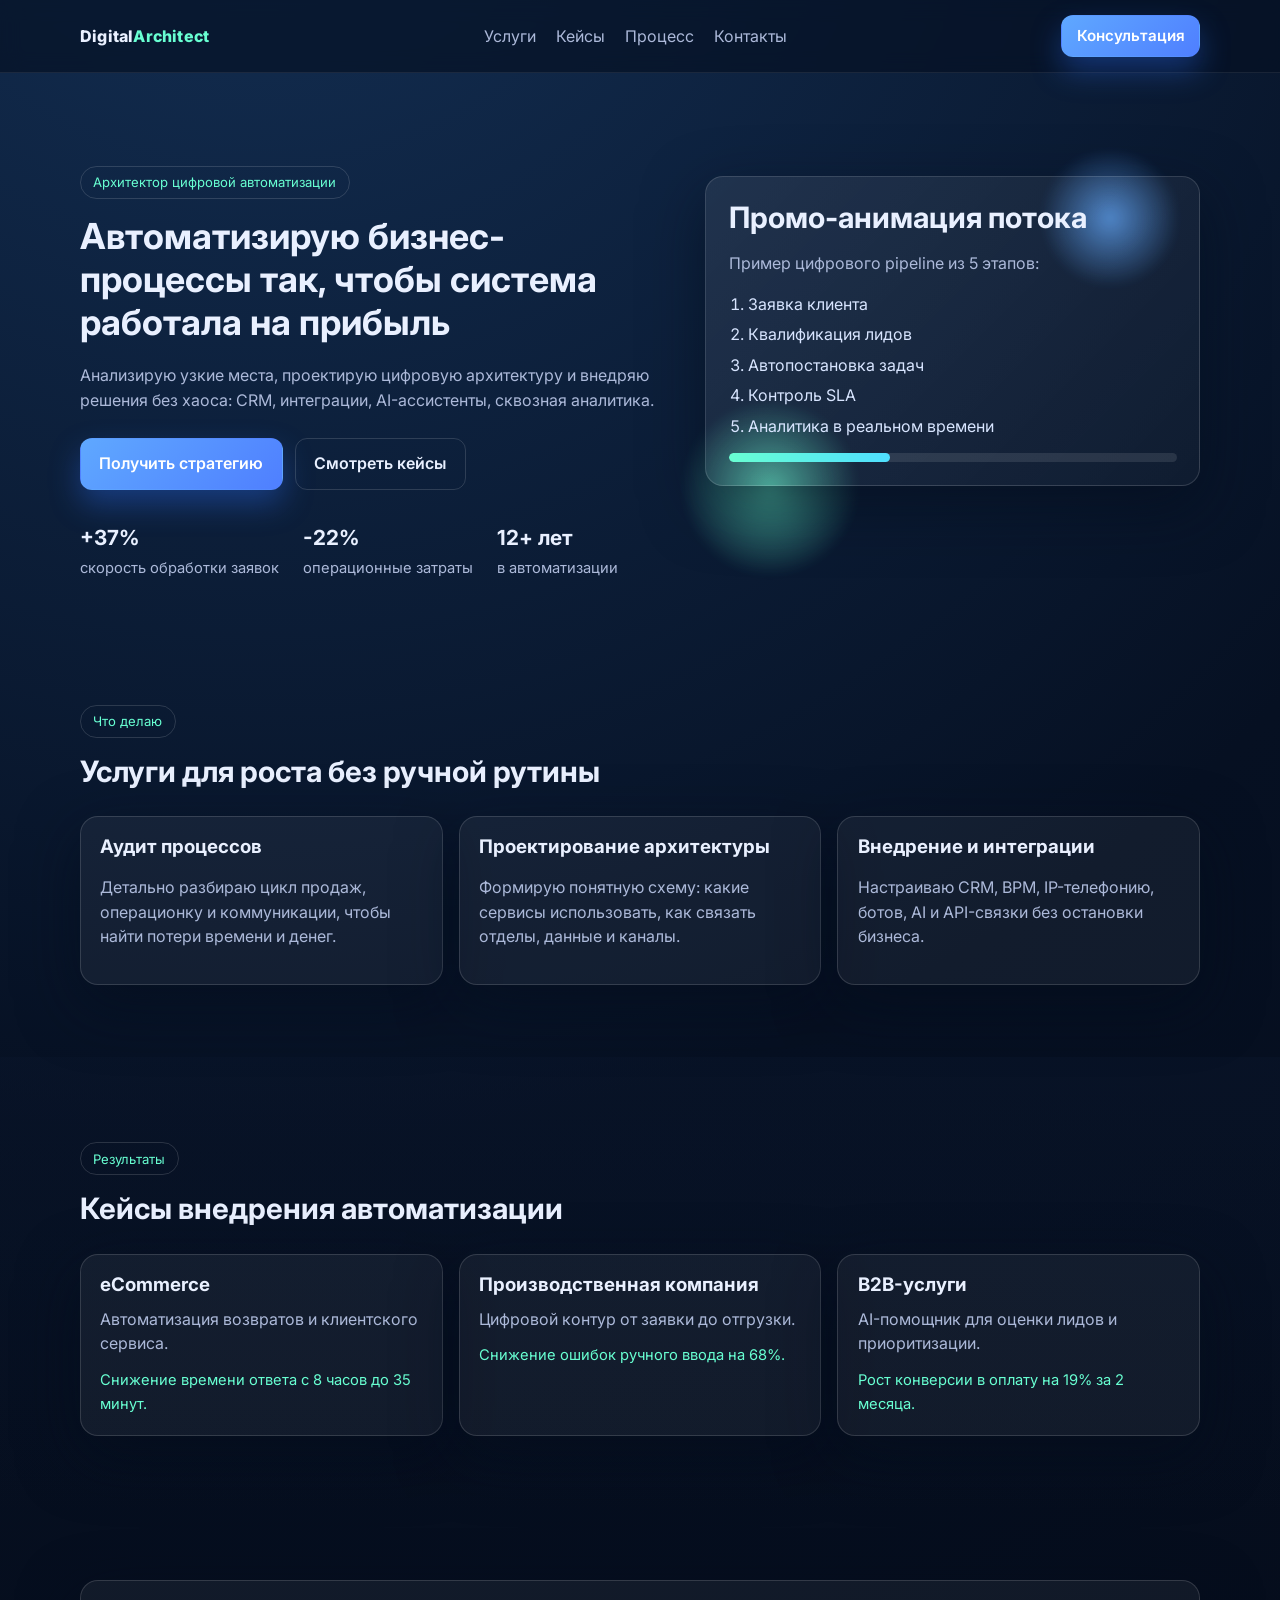
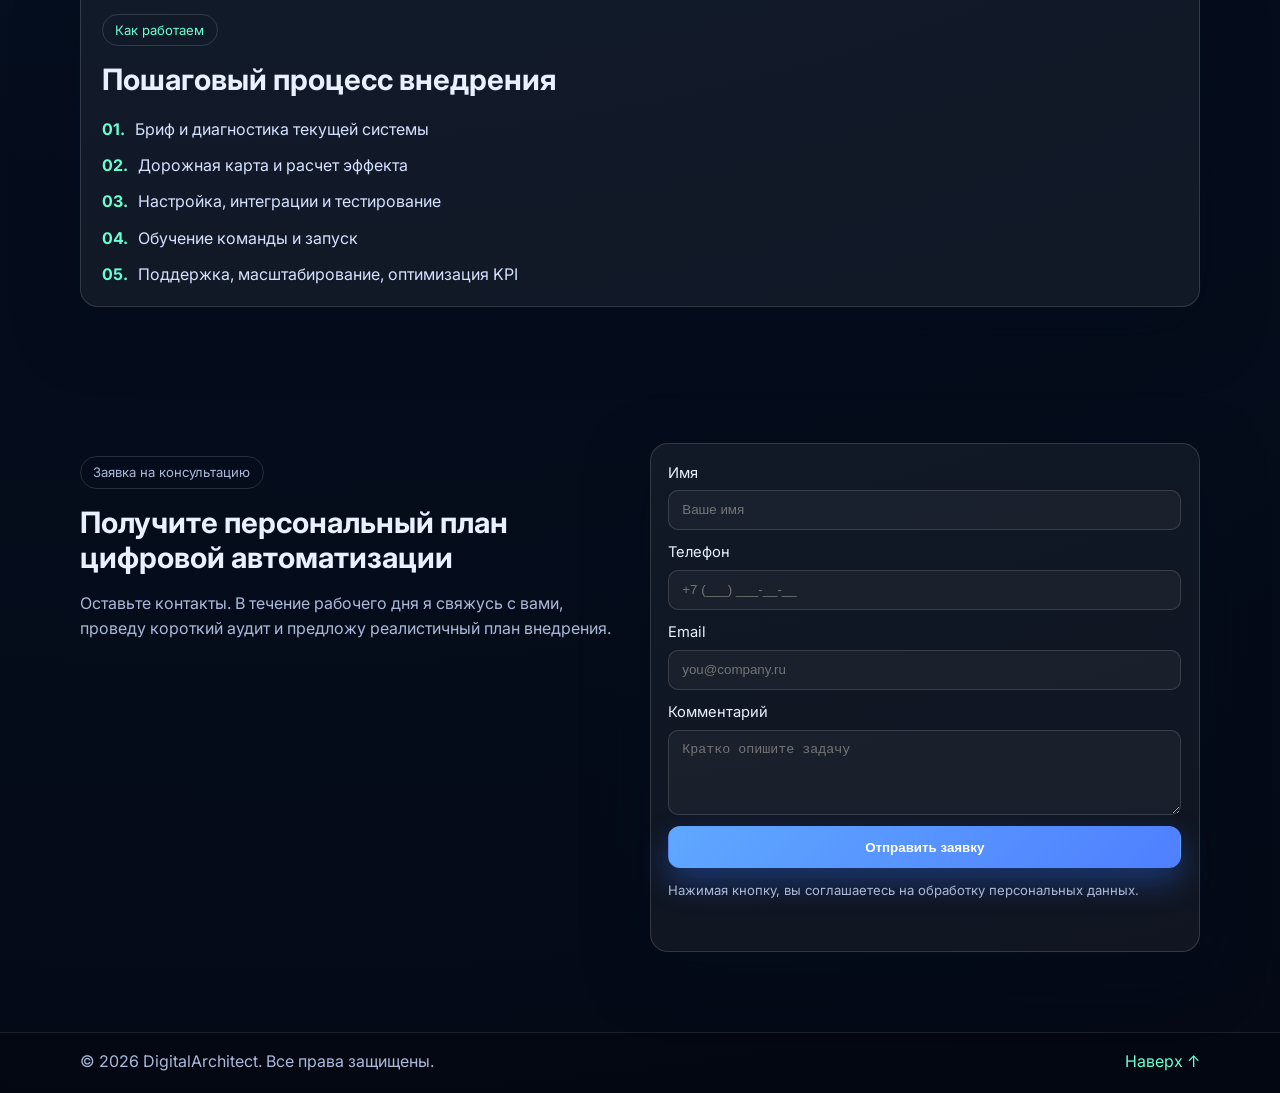
==== index.html @ 62198a97 "Лендинг Консультация" ====
<!doctype html>
<html lang="ru">
  <head>
    <meta charset="UTF-8" />
    <meta name="viewport" content="width=device-width, initial-scale=1.0" />
    <meta
      name="description"
      content="Архитектор цифровой автоматизации бизнес-процессов. Ускоряю рутину, снижаю издержки, внедряю прозрачные процессы."
    />
    <title>Архитектор цифровой автоматизации | Консультация</title>
    <link rel="preconnect" href="https://fonts.googleapis.com" />
    <link rel="preconnect" href="https://fonts.gstatic.com" crossorigin />
    <link
      href="https://fonts.googleapis.com/css2?family=Inter:wght@400;500;600;700;800&display=swap"
      rel="stylesheet"
    />
    <link rel="stylesheet" href="styles.css" />
  </head>
  <body>
    <div class="noise-layer" aria-hidden="true"></div>
    <header class="header">
      <div class="container header__inner">
        <a href="#hero" class="logo">Digital<span>Architect</span></a>
        <nav class="nav" aria-label="Главное меню">
          <a href="#services">Услуги</a>
          <a href="#cases">Кейсы</a>
          <a href="#process">Процесс</a>
          <a href="#contact">Контакты</a>
        </nav>
        <a href="#contact" class="btn btn--small">Консультация</a>
      </div>
    </header>

    <main>
      <section id="hero" class="hero">
        <div class="container hero__grid">
          <div class="hero__content reveal">
            <p class="badge">Архитектор цифровой автоматизации</p>
            <h1>Автоматизирую бизнес-процессы так, чтобы система работала на прибыль</h1>
            <p class="hero__lead">
              Анализирую узкие места, проектирую цифровую архитектуру и внедряю
              решения без хаоса: CRM, интеграции, AI-ассистенты, сквозная аналитика.
            </p>
            <div class="hero__actions">
              <a href="#contact" class="btn">Получить стратегию</a>
              <a href="#cases" class="btn btn--ghost">Смотреть кейсы</a>
            </div>
            <ul class="hero__stats">
              <li><strong>+37%</strong><span>скорость обработки заявок</span></li>
              <li><strong>-22%</strong><span>операционные затраты</span></li>
              <li><strong>12+ лет</strong><span>в автоматизации</span></li>
            </ul>
          </div>

          <div class="hero__visual reveal reveal--delay">
            <div class="orb orb--one"></div>
            <div class="orb orb--two"></div>
            <div class="glass-card">
              <h2>Промо-анимация потока</h2>
              <p>Пример цифрового pipeline из 5 этапов:</p>
              <ol class="pipeline">
                <li>Заявка клиента</li>
                <li>Квалификация лидов</li>
                <li>Автопостановка задач</li>
                <li>Контроль SLA</li>
                <li>Аналитика в реальном времени</li>
              </ol>
              <div class="progress-wrap" aria-hidden="true">
                <div class="progress-line"></div>
              </div>
            </div>
          </div>
        </div>
      </section>

      <section id="services" class="section">
        <div class="container">
          <div class="section__head reveal">
            <p class="section__label">Что делаю</p>
            <h2>Услуги для роста без ручной рутины</h2>
          </div>
          <div class="cards">
            <article class="card reveal">
              <h3>Аудит процессов</h3>
              <p>
                Детально разбираю цикл продаж, операционку и коммуникации, чтобы
                найти потери времени и денег.
              </p>
            </article>
            <article class="card reveal">
              <h3>Проектирование архитектуры</h3>
              <p>
                Формирую понятную схему: какие сервисы использовать, как связать
                отделы, данные и каналы.
              </p>
            </article>
            <article class="card reveal">
              <h3>Внедрение и интеграции</h3>
              <p>
                Настраиваю CRM, BPM, IP-телефонию, ботов, AI и API-связки без
                остановки бизнеса.
              </p>
            </article>
          </div>
        </div>
      </section>

      <section id="cases" class="section section--accent">
        <div class="container">
          <div class="section__head reveal">
            <p class="section__label">Результаты</p>
            <h2>Кейсы внедрения автоматизации</h2>
          </div>
          <div class="timeline">
            <article class="timeline__item reveal">
              <h3>eCommerce</h3>
              <p>Автоматизация возвратов и клиентского сервиса.</p>
              <span>Снижение времени ответа с 8 часов до 35 минут.</span>
            </article>
            <article class="timeline__item reveal">
              <h3>Производственная компания</h3>
              <p>Цифровой контур от заявки до отгрузки.</p>
              <span>Снижение ошибок ручного ввода на 68%.</span>
            </article>
            <article class="timeline__item reveal">
              <h3>B2B-услуги</h3>
              <p>AI-помощник для оценки лидов и приоритизации.</p>
              <span>Рост конверсии в оплату на 19% за 2 месяца.</span>
            </article>
          </div>
        </div>
      </section>

      <section id="process" class="section">
        <div class="container process reveal">
          <div>
            <p class="section__label">Как работаем</p>
            <h2>Пошаговый процесс внедрения</h2>
          </div>
          <ul>
            <li><strong>01.</strong> Бриф и диагностика текущей системы</li>
            <li><strong>02.</strong> Дорожная карта и расчет эффекта</li>
            <li><strong>03.</strong> Настройка, интеграции и тестирование</li>
            <li><strong>04.</strong> Обучение команды и запуск</li>
            <li><strong>05.</strong> Поддержка, масштабирование, оптимизация KPI</li>
          </ul>
        </div>
      </section>

      <section id="contact" class="section section--contact">
        <div class="container contact">
          <div class="contact__text reveal">
            <p class="section__label">Заявка на консультацию</p>
            <h2>Получите персональный план цифровой автоматизации</h2>
            <p>
              Оставьте контакты. В течение рабочего дня я свяжусь с вами,
              проведу короткий аудит и предложу реалистичный план внедрения.
            </p>
          </div>

          <form class="contact__form reveal reveal--delay" id="leadForm" novalidate>
            <label>
              Имя
              <input type="text" name="name" placeholder="Ваше имя" required />
            </label>
            <label>
              Телефон
              <input
                type="tel"
                name="phone"
                placeholder="+7 (___) ___-__-__"
                minlength="10"
                required
              />
            </label>
            <label>
              Email
              <input type="email" name="email" placeholder="you@company.ru" required />
            </label>
            <label>
              Комментарий
              <textarea
                name="message"
                rows="4"
                placeholder="Кратко опишите задачу"
              ></textarea>
            </label>
            <button type="submit" class="btn">Отправить заявку</button>
            <p class="form-note">
              Нажимая кнопку, вы соглашаетесь на обработку персональных данных.
            </p>
            <p id="formStatus" class="form-status" aria-live="polite"></p>
          </form>
        </div>
      </section>
    </main>

    <footer class="footer">
      <div class="container footer__inner">
        <p>© 2026 DigitalArchitect. Все права защищены.</p>
        <a href="#hero">Наверх ↑</a>
      </div>
    </footer>

    <script src="script.js"></script>
  </body>
</html>
---- styles.css ----
:root {
  --bg: #061022;
  --bg-soft: #0b1830;
  --text: #e9f0ff;
  --muted: #acb9d9;
  --primary: #5fa8ff;
  --accent: #68ffd2;
  --danger: #ff6f91;
  --card: rgba(255, 255, 255, 0.05);
  --border: rgba(255, 255, 255, 0.14);
  --radius: 18px;
  --shadow: 0 20px 60px rgba(3, 13, 28, 0.55);
}

*,
*::before,
*::after {
  box-sizing: border-box;
}

html,
body {
  margin: 0;
  padding: 0;
}

body {
  font-family: "Inter", Arial, sans-serif;
  color: var(--text);
  background: radial-gradient(circle at 20% -10%, #143157 0%, var(--bg) 45%, #040915 100%);
  line-height: 1.55;
  overflow-x: hidden;
}

.noise-layer {
  position: fixed;
  inset: 0;
  pointer-events: none;
  opacity: 0.08;
  background-image: radial-gradient(#fff 0.5px, transparent 0.5px);
  background-size: 4px 4px;
  z-index: 0;
}

.container {
  width: min(1120px, calc(100% - 2rem));
  margin-inline: auto;
  position: relative;
  z-index: 1;
}

.header {
  position: sticky;
  top: 0;
  z-index: 10;
  backdrop-filter: blur(10px);
  background: rgba(6, 16, 34, 0.65);
  border-bottom: 1px solid rgba(255, 255, 255, 0.08);
}

.header__inner {
  display: flex;
  align-items: center;
  justify-content: space-between;
  padding: 0.95rem 0;
  gap: 1rem;
}

.logo {
  font-weight: 800;
  letter-spacing: 0.2px;
  text-decoration: none;
  color: var(--text);
}

.logo span {
  color: var(--accent);
}

.nav {
  display: flex;
  gap: 1.25rem;
}

.nav a {
  color: var(--muted);
  text-decoration: none;
  transition: color 0.25s ease;
}

.nav a:hover {
  color: var(--text);
}

.btn {
  display: inline-flex;
  align-items: center;
  justify-content: center;
  gap: 0.5rem;
  border: 1px solid transparent;
  border-radius: 12px;
  background: linear-gradient(135deg, var(--primary), #4f7fff);
  color: #fff;
  text-decoration: none;
  font-weight: 600;
  padding: 0.78rem 1.15rem;
  transition: transform 0.2s ease, box-shadow 0.25s ease, background 0.25s ease;
  box-shadow: 0 14px 30px rgba(46, 115, 255, 0.35);
}

.btn:hover {
  transform: translateY(-2px);
  box-shadow: 0 18px 34px rgba(46, 115, 255, 0.45);
}

.btn--small {
  padding: 0.5rem 0.9rem;
  font-size: 0.95rem;
}

.btn--ghost {
  background: transparent;
  color: var(--text);
  border-color: var(--border);
  box-shadow: none;
}

.hero {
  padding: 5rem 0 2.5rem;
}

.hero__grid {
  display: grid;
  grid-template-columns: 1.2fr 1fr;
  gap: 2rem;
  align-items: center;
}

.badge,
.section__label {
  display: inline-block;
  padding: 0.32rem 0.78rem;
  border: 1px solid var(--border);
  border-radius: 999px;
  color: var(--accent);
  font-size: 0.82rem;
  margin-bottom: 1rem;
}

h1,
h2,
h3 {
  margin: 0;
  line-height: 1.2;
}

h1 {
  font-size: clamp(2rem, 2.8vw, 3.1rem);
}

h2 {
  font-size: clamp(1.6rem, 2.3vw, 2.35rem);
}

.hero__lead {
  color: var(--muted);
  max-width: 60ch;
  margin: 1.2rem 0 1.6rem;
}

.hero__actions {
  display: flex;
  gap: 0.75rem;
  flex-wrap: wrap;
}

.hero__stats {
  margin: 2rem 0 0;
  padding: 0;
  list-style: none;
  display: flex;
  flex-wrap: wrap;
  gap: 1.5rem;
}

.hero__stats li {
  display: grid;
  gap: 0.2rem;
}

.hero__stats strong {
  font-size: 1.3rem;
}

.hero__stats span {
  color: var(--muted);
  font-size: 0.92rem;
}

.hero__visual {
  position: relative;
  min-height: 380px;
}

.orb {
  position: absolute;
  border-radius: 50%;
  filter: blur(4px);
  opacity: 0.8;
  animation: float 8s ease-in-out infinite;
}

.orb--one {
  width: 140px;
  height: 140px;
  top: -28px;
  right: 20px;
  background: radial-gradient(circle, rgba(95, 168, 255, 0.9) 0%, rgba(95, 168, 255, 0) 70%);
}

.orb--two {
  width: 180px;
  height: 180px;
  bottom: -22px;
  left: -25px;
  animation-delay: 1.2s;
  background: radial-gradient(circle, rgba(104, 255, 210, 0.75) 0%, rgba(104, 255, 210, 0) 70%);
}

.glass-card {
  position: relative;
  z-index: 2;
  background: linear-gradient(135deg, rgba(255, 255, 255, 0.08), rgba(255, 255, 255, 0.03));
  border: 1px solid var(--border);
  border-radius: var(--radius);
  box-shadow: var(--shadow);
  padding: 1.4rem;
}

.glass-card p {
  color: var(--muted);
}

.pipeline {
  margin: 0;
  padding-left: 1.2rem;
  color: #d8e5ff;
}

.pipeline li {
  margin-bottom: 0.35rem;
}

.progress-wrap {
  margin-top: 0.95rem;
  height: 9px;
  border-radius: 999px;
  background: rgba(255, 255, 255, 0.1);
  overflow: hidden;
}

.progress-line {
  height: 100%;
  width: 36%;
  background: linear-gradient(90deg, var(--accent), #4fdfff);
  border-radius: inherit;
  animation: pulseLine 3.2s ease-in-out infinite;
}

.section {
  padding: 4.5rem 0;
}

.section--accent {
  background: linear-gradient(180deg, rgba(10, 22, 44, 0.45), rgba(8, 16, 31, 0.1));
}

.section__head {
  margin-bottom: 1.7rem;
}

.cards {
  display: grid;
  grid-template-columns: repeat(3, minmax(0, 1fr));
  gap: 1rem;
}

.card,
.timeline__item,
.process,
.contact__form {
  background: var(--card);
  border: 1px solid var(--border);
  border-radius: var(--radius);
  box-shadow: var(--shadow);
}

.card {
  padding: 1.2rem;
}

.card p {
  color: var(--muted);
}

.timeline {
  display: grid;
  grid-template-columns: repeat(3, minmax(0, 1fr));
  gap: 1rem;
}

.timeline__item {
  padding: 1.2rem;
}

.timeline__item p {
  margin: 0.65rem 0;
  color: var(--muted);
}

.timeline__item span {
  color: var(--accent);
  font-size: 0.92rem;
}

.process {
  padding: 1.2rem 1.3rem;
}

.process ul {
  margin: 1.2rem 0 0;
  padding: 0;
  list-style: none;
  display: grid;
  gap: 0.72rem;
}

.process li {
  color: #d5e2ff;
}

.process strong {
  color: var(--accent);
  margin-right: 0.4rem;
}

.section--contact {
  padding-top: 4rem;
  padding-bottom: 5rem;
}

.contact {
  display: grid;
  grid-template-columns: 1fr 1fr;
  gap: 1.2rem;
}

.contact__text p {
  color: var(--muted);
}

.contact__form {
  padding: 1.1rem;
  display: grid;
  gap: 0.72rem;
}

.contact__form label {
  display: grid;
  gap: 0.35rem;
  font-size: 0.92rem;
}

.contact__form input,
.contact__form textarea {
  width: 100%;
  border: 1px solid var(--border);
  background: rgba(255, 255, 255, 0.04);
  color: var(--text);
  border-radius: 10px;
  padding: 0.72rem 0.82rem;
  outline: none;
  transition: border-color 0.25s ease, box-shadow 0.25s ease;
}

.contact__form input:focus,
.contact__form textarea:focus {
  border-color: var(--primary);
  box-shadow: 0 0 0 3px rgba(95, 168, 255, 0.2);
}

.form-note {
  margin: 0;
  font-size: 0.82rem;
  color: var(--muted);
}

.form-status {
  margin: 0.15rem 0 0;
  min-height: 1.2rem;
  font-size: 0.9rem;
}

.form-status.is-success {
  color: var(--accent);
}

.form-status.is-error {
  color: var(--danger);
}

.footer {
  border-top: 1px solid rgba(255, 255, 255, 0.1);
  padding: 1rem 0 1.2rem;
  background: rgba(0, 0, 0, 0.2);
}

.footer__inner {
  display: flex;
  justify-content: space-between;
  align-items: center;
  gap: 1rem;
  flex-wrap: wrap;
}

.footer p {
  margin: 0;
  color: var(--muted);
}

.footer a {
  color: var(--accent);
  text-decoration: none;
}

.reveal {
  opacity: 0;
  transform: translateY(16px);
  transition: opacity 0.65s ease, transform 0.65s ease;
}

.reveal--delay {
  transition-delay: 0.2s;
}

.reveal.is-visible {
  opacity: 1;
  transform: translateY(0);
}

@keyframes float {
  0%,
  100% {
    transform: translateY(0px);
  }
  50% {
    transform: translateY(-13px);
  }
}

@keyframes pulseLine {
  0%,
  100% {
    width: 22%;
  }
  50% {
    width: 92%;
  }
}

@media (max-width: 980px) {
  .nav {
    display: none;
  }

  .hero__grid,
  .cards,
  .timeline,
  .contact {
    grid-template-columns: 1fr;
  }

  .hero {
    padding-top: 3.4rem;
  }
}

@media (max-width: 560px) {
  .hero__actions {
    flex-direction: column;
    align-items: stretch;
  }

  .btn {
    width: 100%;
  }
}
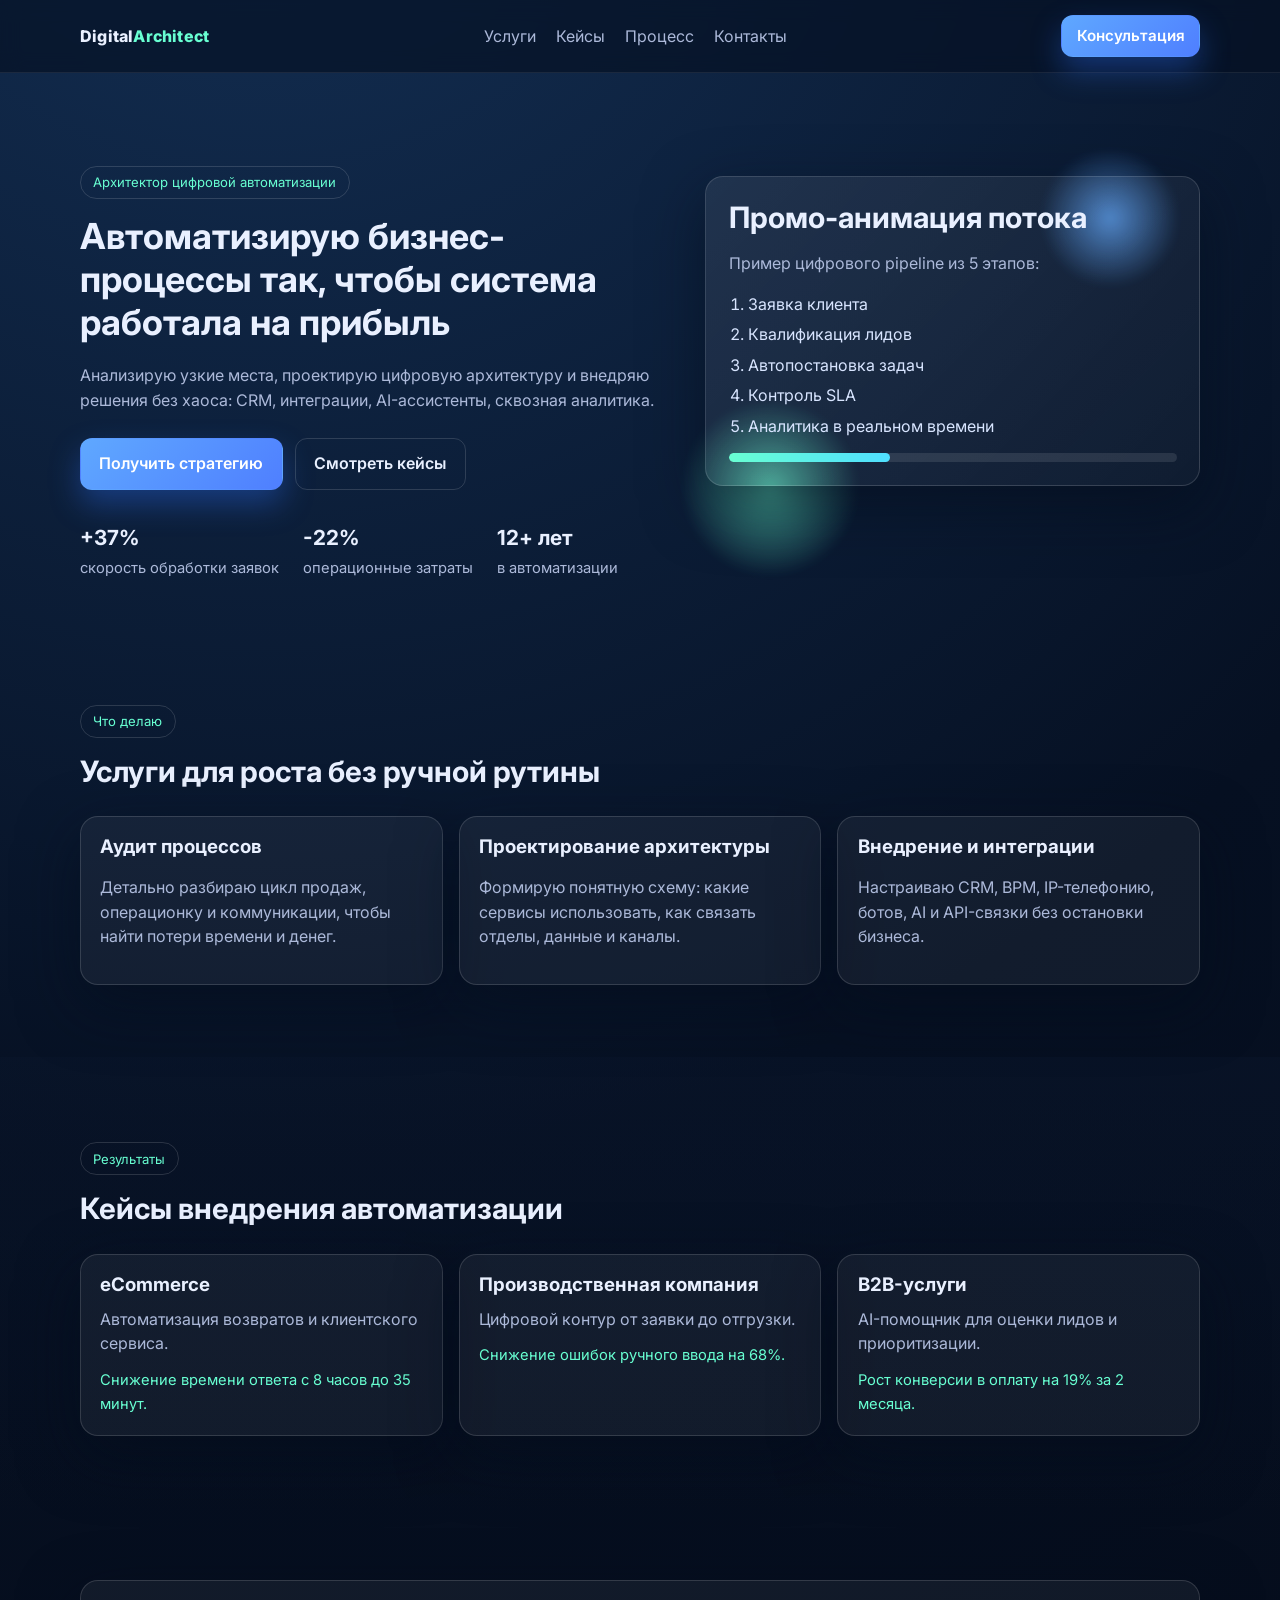
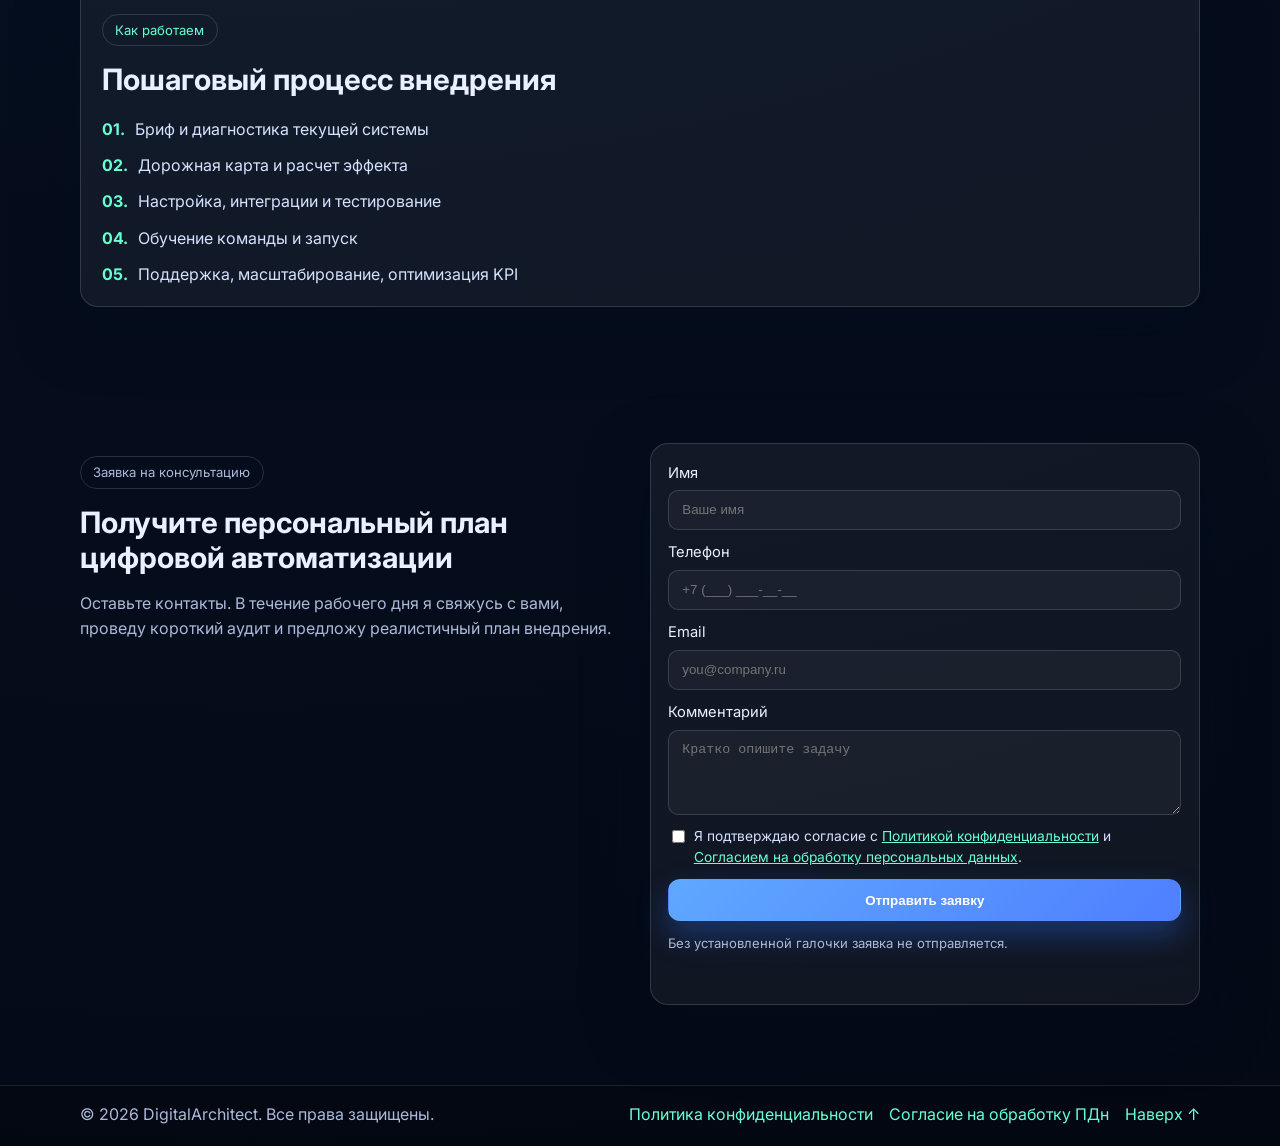
==== commit e6a24fb5: "Добавили Политику конфиденц. и согласие на обраб ПДн" ====
--- a/index.html
+++ b/index.html
@@ -185,9 +185,18 @@
                 placeholder="Кратко опишите задачу"
               ></textarea>
             </label>
+            <label class="consent">
+              <input type="checkbox" name="consent" required />
+              <span>
+                Я подтверждаю согласие с
+                <a href="privacy-policy.html" target="_blank" rel="noopener noreferrer">Политикой конфиденциальности</a>
+                и
+                <a href="personal-data-consent.html" target="_blank" rel="noopener noreferrer">Согласием на обработку персональных данных</a>.
+              </span>
+            </label>
             <button type="submit" class="btn">Отправить заявку</button>
             <p class="form-note">
-              Нажимая кнопку, вы соглашаетесь на обработку персональных данных.
+              Без установленной галочки заявка не отправляется.
             </p>
             <p id="formStatus" class="form-status" aria-live="polite"></p>
           </form>
@@ -198,7 +207,11 @@
     <footer class="footer">
       <div class="container footer__inner">
         <p>© 2026 DigitalArchitect. Все права защищены.</p>
-        <a href="#hero">Наверх ↑</a>
+        <div class="footer__links">
+          <a href="privacy-policy.html">Политика конфиденциальности</a>
+          <a href="personal-data-consent.html">Согласие на обработку ПДн</a>
+          <a href="#hero">Наверх ↑</a>
+        </div>
       </div>
     </footer>
 
--- a/styles.css
+++ b/styles.css
@@ -395,6 +395,45 @@
   color: var(--muted);
 }
 
+.form-note a {
+  color: var(--accent);
+}
+
+.consent {
+  display: flex !important;
+  align-items: flex-start;
+  gap: 0.6rem;
+  font-size: 0.86rem !important;
+  color: #d5e2ff;
+}
+
+.consent input[type="checkbox"] {
+  width: 17px;
+  height: 17px;
+  margin-top: 0.12rem;
+  accent-color: var(--primary);
+}
+
+.consent span {
+  line-height: 1.5;
+}
+
+.consent a {
+  color: var(--accent);
+}
+
+.consent--error {
+  border: 1px solid rgba(255, 111, 145, 0.9);
+  border-radius: 10px;
+  padding: 0.5rem 0.6rem;
+  background: rgba(255, 111, 145, 0.08);
+}
+
+.consent--error input[type="checkbox"] {
+  outline: 2px solid rgba(255, 111, 145, 0.95);
+  outline-offset: 2px;
+}
+
 .form-status {
   margin: 0.15rem 0 0;
   min-height: 1.2rem;
@@ -433,6 +472,40 @@
   text-decoration: none;
 }
 
+.footer__links {
+  display: flex;
+  gap: 1rem;
+  align-items: center;
+  flex-wrap: wrap;
+}
+
+.legal {
+  padding: 4rem 0 5rem;
+}
+
+.legal__box {
+  background: var(--card);
+  border: 1px solid var(--border);
+  border-radius: var(--radius);
+  box-shadow: var(--shadow);
+  padding: 1.2rem;
+}
+
+.legal__box h1 {
+  margin-bottom: 0.85rem;
+}
+
+.legal__box h2 {
+  margin-top: 1.35rem;
+  margin-bottom: 0.55rem;
+  font-size: 1.22rem;
+}
+
+.legal__box p,
+.legal__box li {
+  color: #d2def9;
+}
+
 .reveal {
   opacity: 0;
   transform: translateY(16px);
